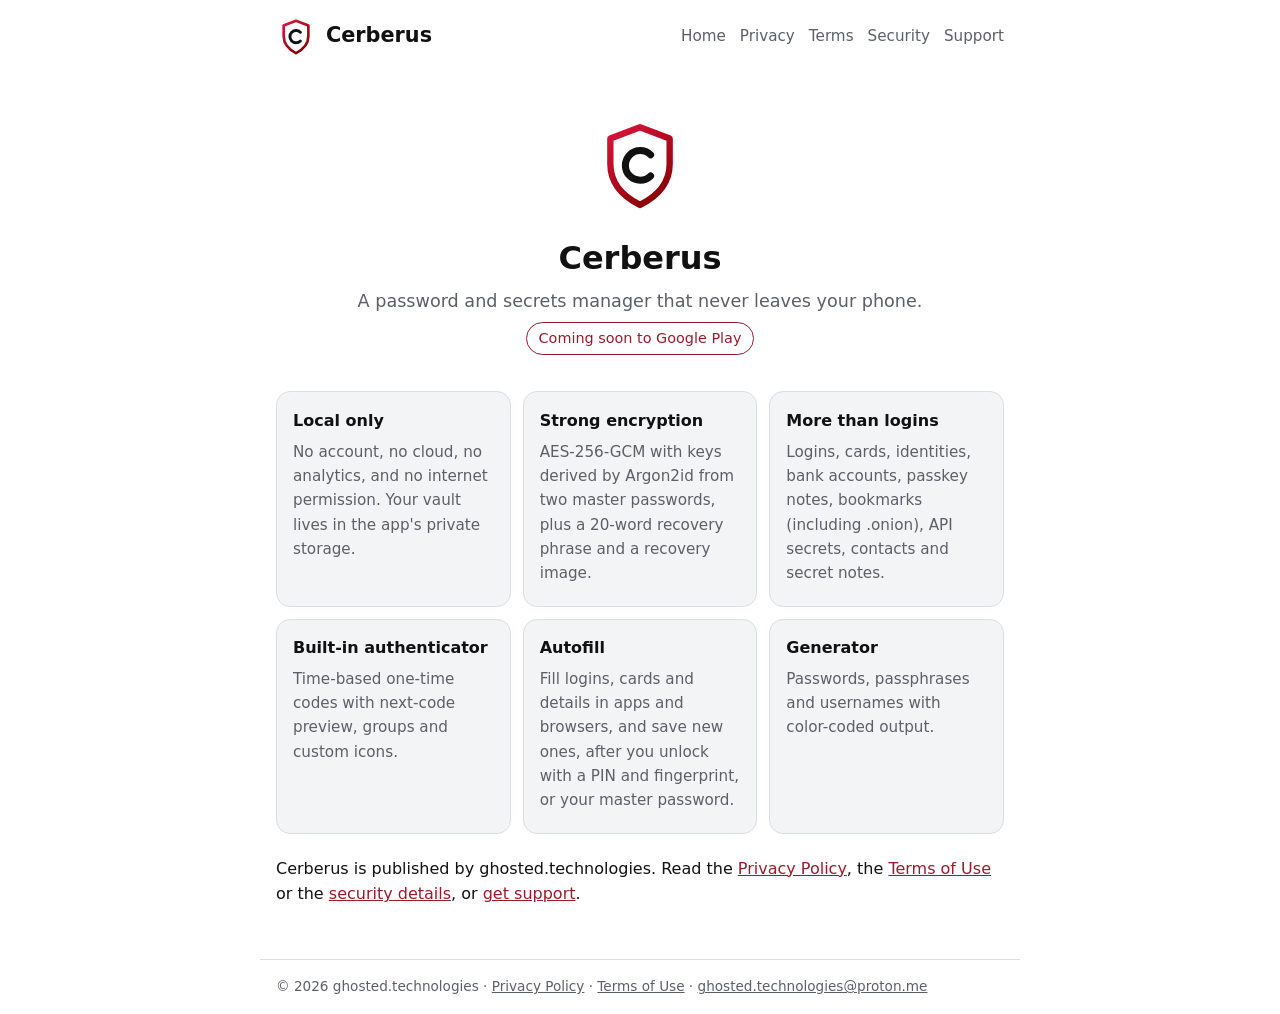
==== index.html @ 95b3a497 "Sync project files via Zip2Git" ====
<!doctype html>
<html lang="en"><head><meta charset="utf-8"><meta name="viewport" content="width=device-width,initial-scale=1">
<title>Cerberus Login Manager - local-only password manager for Android</title><meta name="description" content="Cerberus Login Manager: a local-only password and secrets manager for Android.">
<link rel="icon" type="image/svg+xml" href="favicon.svg"><link rel="stylesheet" href="style.css"></head>
<body><header><a class="brand" href="index.html"><svg class="logo" viewBox="20 20 68 68" xmlns="http://www.w3.org/2000/svg" role="img" aria-label="Cerberus logo"><defs><linearGradient id="g" x1="33" y1="28" x2="75" y2="83" gradientUnits="userSpaceOnUse"><stop offset="0" stop-color="#DC143C"/><stop offset="1" stop-color="#800000"/></linearGradient></defs><path d="M54 28 L75 36 L75 54 C75 68 66 77 54 83 C42 77 33 68 33 54 L33 36 Z" fill="none" stroke="url(#g)" stroke-width="4.5" stroke-linejoin="round"/><path d="M61.5 47.5 A10.5 10.5 0 1 0 61.5 62.5" fill="none" stroke="currentColor" stroke-width="5" stroke-linecap="round"/></svg><span>Cerberus</span></a><nav><a href="index.html">Home</a><a href="privacy.html">Privacy</a><a href="terms.html">Terms</a><a href="security.html">Security</a><a href="support.html">Support</a></nav></header>
<main><div class="hero"><svg class="logo" viewBox="20 20 68 68" xmlns="http://www.w3.org/2000/svg" role="img" aria-label="Cerberus logo"><defs><linearGradient id="g" x1="33" y1="28" x2="75" y2="83" gradientUnits="userSpaceOnUse"><stop offset="0" stop-color="#DC143C"/><stop offset="1" stop-color="#800000"/></linearGradient></defs><path d="M54 28 L75 36 L75 54 C75 68 66 77 54 83 C42 77 33 68 33 54 L33 36 Z" fill="none" stroke="url(#g)" stroke-width="4.5" stroke-linejoin="round"/><path d="M61.5 47.5 A10.5 10.5 0 1 0 61.5 62.5" fill="none" stroke="currentColor" stroke-width="5" stroke-linecap="round"/></svg><h1>Cerberus</h1>
<p class="tag">A password and secrets manager that never leaves your phone.</p>
<p><span class="badge">Coming soon to Google Play</span></p></div>
<div class="grid">
<div class="card"><h3>Local only</h3><p>No account, no cloud, no analytics, and no internet permission. Your vault lives in the app's private storage.</p></div>
<div class="card"><h3>Strong encryption</h3><p>AES-256-GCM with keys derived by Argon2id from two master passwords, plus a 20-word recovery phrase and a recovery image.</p></div>
<div class="card"><h3>More than logins</h3><p>Logins, cards, identities, bank accounts, passkey notes, bookmarks (including .onion), API secrets, contacts and secret notes.</p></div>
<div class="card"><h3>Built-in authenticator</h3><p>Time-based one-time codes with next-code preview, groups and custom icons.</p></div>
<div class="card"><h3>Autofill</h3><p>Fill logins, cards and details in apps and browsers, and save new ones, after you unlock with a PIN and fingerprint, or your master password.</p></div>
<div class="card"><h3>Generator</h3><p>Passwords, passphrases and usernames with color-coded output.</p></div></div>
<p>Cerberus is published by ghosted.technologies. Read the <a href="privacy.html">Privacy Policy</a>, the <a href="terms.html">Terms of Use</a> or the <a href="security.html">security details</a>, or <a href="support.html">get support</a>.</p></main>
<footer>&copy; 2026 ghosted.technologies &middot; <a href="privacy.html">Privacy Policy</a> &middot; <a href="terms.html">Terms of Use</a> &middot; <a href="mailto:ghosted.technologies@proton.me">ghosted.technologies@proton.me</a></footer>
</body></html>
---- style.css ----
*{box-sizing:border-box}
:root{--bg:#0e0f11;--card:#1a1b1e;--fg:#f0f0f0;--mut:#a9adb5;--acc:#e0364a;--line:#2b2d31}
@media (prefers-color-scheme:light){:root{--bg:#fff;--card:#f3f4f6;--fg:#111;--mut:#5b6068;--acc:#9b1b2a;--line:#dadde2}}
body{margin:0;background:var(--bg);color:var(--fg);font:16px/1.6 system-ui,-apple-system,"Segoe UI",Roboto,sans-serif}
header,main,footer{max-width:760px;margin:0 auto;padding:16px}
header{display:flex;align-items:center;gap:12px;flex-wrap:wrap}
header a.brand{display:flex;align-items:center;gap:10px;color:var(--fg);text-decoration:none;font-weight:700;font-size:1.3rem;margin-right:auto}
.logo{width:40px;height:40px;border-radius:10px}
nav a{color:var(--mut);text-decoration:none;margin-left:14px;font-size:.95rem}
nav a:hover{color:var(--acc)}
h1{font-size:2rem;line-height:1.2;margin:.6em 0 .3em}
h2{font-size:1.15rem;margin:1.6em 0 .3em;color:var(--acc)}
p{margin:.4em 0;white-space:pre-line}
a{color:var(--acc)}
.hero{text-align:center;padding:28px 0 8px}
.hero .logo{width:96px;height:96px;border-radius:22px}
.tag{color:var(--mut);font-size:1.1rem}
.grid{display:grid;grid-template-columns:repeat(auto-fit,minmax(220px,1fr));gap:12px;margin:22px 0}
.card{background:var(--card);border:1px solid var(--line);border-radius:14px;padding:14px 16px}
.card h3{margin:.1em 0 .3em;font-size:1rem}
.card p{color:var(--mut);font-size:.95rem}
.badge{display:inline-block;padding:4px 12px;border:1px solid var(--acc);color:var(--acc);border-radius:999px;font-size:.9rem}
footer{color:var(--mut);font-size:.85rem;border-top:1px solid var(--line);margin-top:30px}
footer a{color:var(--mut)}

.logo{color:#111}
@media (prefers-color-scheme:dark){.logo{color:#fff}}
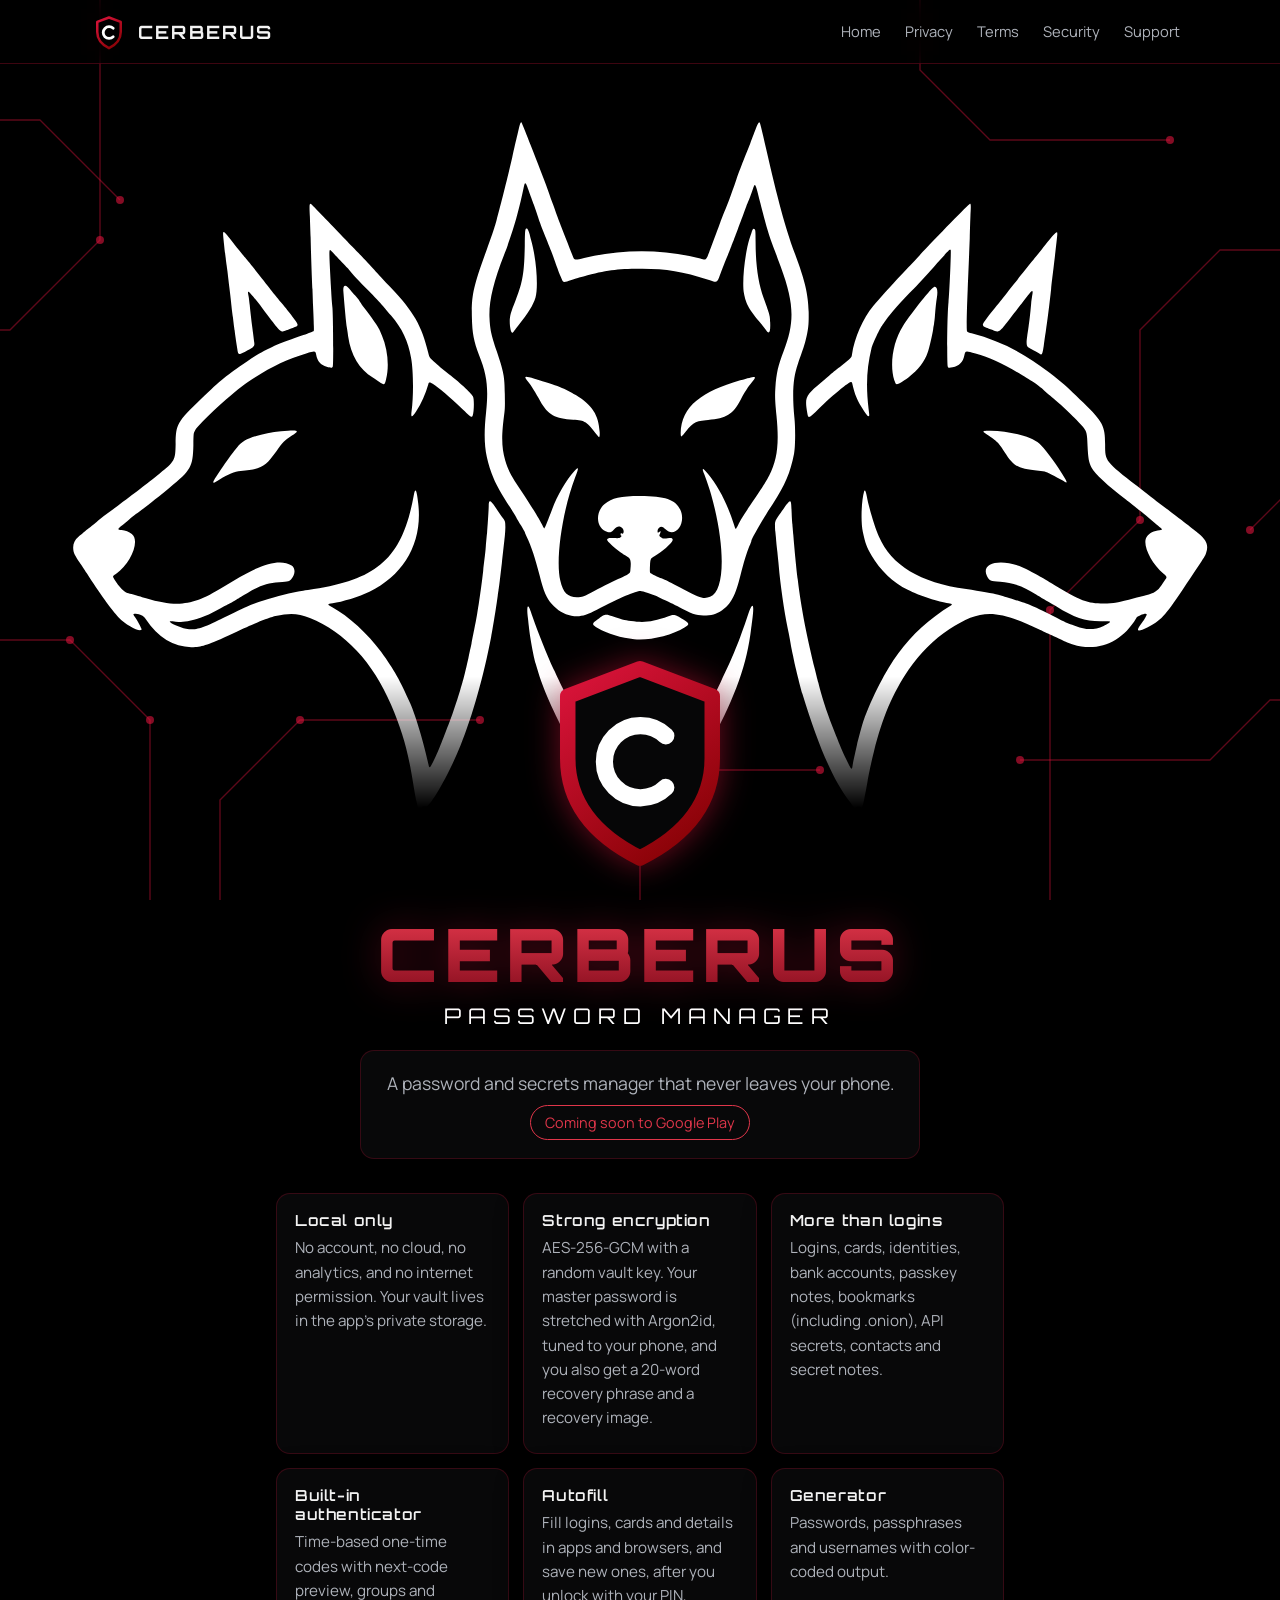
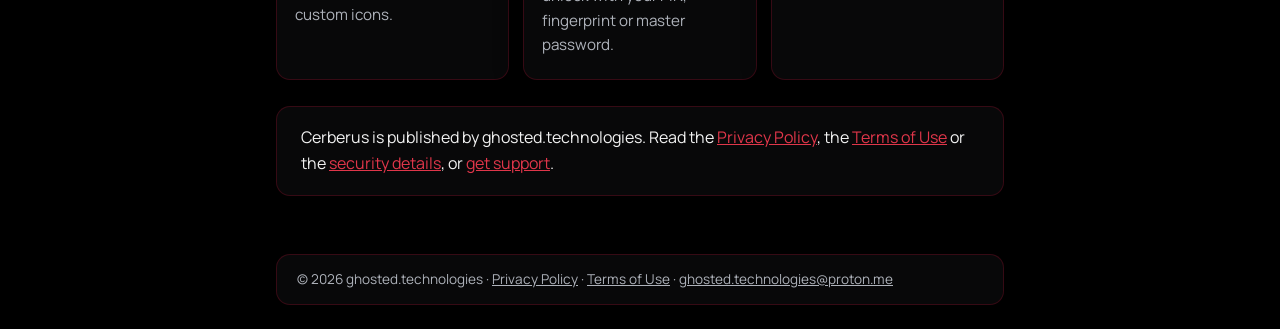
==== commit 4a1e699d: "Sync project files" ====
--- a/index.html
+++ b/index.html
@@ -1,18 +1,20 @@
 <!doctype html>
 <html lang="en"><head><meta charset="utf-8"><meta name="viewport" content="width=device-width,initial-scale=1">
-<title>Cerberus Login Manager - local-only password manager for Android</title><meta name="description" content="Cerberus Login Manager: a local-only password and secrets manager for Android.">
+<title>Cerberus Password Manager - local-only password and secrets vault for Android</title><meta name="description" content="Cerberus: a local-only password manager and secrets vault for Android. No account, no cloud, no internet permission.">
 <link rel="icon" type="image/svg+xml" href="favicon.svg"><link rel="stylesheet" href="style.css"></head>
-<body><header><a class="brand" href="index.html"><svg class="logo" viewBox="20 20 68 68" xmlns="http://www.w3.org/2000/svg" role="img" aria-label="Cerberus logo"><defs><linearGradient id="g" x1="33" y1="28" x2="75" y2="83" gradientUnits="userSpaceOnUse"><stop offset="0" stop-color="#DC143C"/><stop offset="1" stop-color="#800000"/></linearGradient></defs><path d="M54 28 L75 36 L75 54 C75 68 66 77 54 83 C42 77 33 68 33 54 L33 36 Z" fill="none" stroke="url(#g)" stroke-width="4.5" stroke-linejoin="round"/><path d="M61.5 47.5 A10.5 10.5 0 1 0 61.5 62.5" fill="none" stroke="currentColor" stroke-width="5" stroke-linecap="round"/></svg><span>Cerberus</span></a><nav><a href="index.html">Home</a><a href="privacy.html">Privacy</a><a href="terms.html">Terms</a><a href="security.html">Security</a><a href="support.html">Support</a></nav></header>
-<main><div class="hero"><svg class="logo" viewBox="20 20 68 68" xmlns="http://www.w3.org/2000/svg" role="img" aria-label="Cerberus logo"><defs><linearGradient id="g" x1="33" y1="28" x2="75" y2="83" gradientUnits="userSpaceOnUse"><stop offset="0" stop-color="#DC143C"/><stop offset="1" stop-color="#800000"/></linearGradient></defs><path d="M54 28 L75 36 L75 54 C75 68 66 77 54 83 C42 77 33 68 33 54 L33 36 Z" fill="none" stroke="url(#g)" stroke-width="4.5" stroke-linejoin="round"/><path d="M61.5 47.5 A10.5 10.5 0 1 0 61.5 62.5" fill="none" stroke="currentColor" stroke-width="5" stroke-linecap="round"/></svg><h1>Cerberus</h1>
-<p class="tag">A password and secrets manager that never leaves your phone.</p>
-<p><span class="badge">Coming soon to Google Play</span></p></div>
+<body class="home"><header><a class="brand" href="index.html"><svg class="logo" viewBox="20 20 68 68" xmlns="http://www.w3.org/2000/svg" role="img" aria-label="Cerberus logo"><defs><linearGradient id="g" x1="33" y1="28" x2="75" y2="83" gradientUnits="userSpaceOnUse"><stop offset="0" stop-color="#DC143C"/><stop offset="1" stop-color="#800000"/></linearGradient></defs><path d="M54 28 L75 36 L75 54 C75 68 66 77 54 83 C42 77 33 68 33 54 L33 36 Z" fill="none" stroke="url(#g)" stroke-width="4.5" stroke-linejoin="round"/><path d="M61.5 47.5 A10.5 10.5 0 1 0 61.5 62.5" fill="none" stroke="currentColor" stroke-width="5" stroke-linecap="round"/></svg><span>Cerberus</span></a><nav><a href="index.html">Home</a><a href="privacy.html">Privacy</a><a href="terms.html">Terms</a><a href="security.html">Security</a><a href="support.html">Support</a></nav></header>
+<section class="hero"><div class="stage"><div class="art"><img class="dog" src="dog.svg" alt="Cerberus, the three-headed guard dog"><a class="shield" href="#about" aria-label="Scroll down"><svg viewBox="29 24 50 63" xmlns="http://www.w3.org/2000/svg" aria-hidden="true"><defs><linearGradient id="hs" x1="33" y1="28" x2="75" y2="83" gradientUnits="userSpaceOnUse"><stop offset="0" stop-color="#DC143C"/><stop offset="1" stop-color="#800000"/></linearGradient></defs><path d="M54 28 L75 36 L75 54 C75 68 66 77 54 83 C42 77 33 68 33 54 L33 36 Z" fill="#060607" stroke="url(#hs)" stroke-width="4.5" stroke-linejoin="round"/><path d="M61.5 47.5 A10.5 10.5 0 1 0 61.5 62.5" fill="none" stroke="#fff" stroke-width="5" stroke-linecap="round"/></svg></a></div></div></section>
+<main id="about" class="intro-wrap"><div class="intro" style="padding-top:0"><h1 class="wordmark">Cerberus</h1>
+<p class="sub">Password Manager</p>
+<div class="block" style="max-width:560px;margin:18px auto 0"><p class="tag">A password and secrets manager that never leaves your phone.</p>
+<p><span class="badge">Coming soon to Google Play</span></p></div></div>
 <div class="grid">
 <div class="card"><h3>Local only</h3><p>No account, no cloud, no analytics, and no internet permission. Your vault lives in the app's private storage.</p></div>
-<div class="card"><h3>Strong encryption</h3><p>AES-256-GCM with keys derived by Argon2id from two master passwords, plus a 20-word recovery phrase and a recovery image.</p></div>
+<div class="card"><h3>Strong encryption</h3><p>AES-256-GCM with a random vault key. Your master password is stretched with Argon2id, tuned to your phone, and you also get a 20-word recovery phrase and a recovery image.</p></div>
 <div class="card"><h3>More than logins</h3><p>Logins, cards, identities, bank accounts, passkey notes, bookmarks (including .onion), API secrets, contacts and secret notes.</p></div>
 <div class="card"><h3>Built-in authenticator</h3><p>Time-based one-time codes with next-code preview, groups and custom icons.</p></div>
-<div class="card"><h3>Autofill</h3><p>Fill logins, cards and details in apps and browsers, and save new ones, after you unlock with a PIN and fingerprint, or your master password.</p></div>
+<div class="card"><h3>Autofill</h3><p>Fill logins, cards and details in apps and browsers, and save new ones, after you unlock with your PIN, fingerprint or master password.</p></div>
 <div class="card"><h3>Generator</h3><p>Passwords, passphrases and usernames with color-coded output.</p></div></div>
-<p>Cerberus is published by ghosted.technologies. Read the <a href="privacy.html">Privacy Policy</a>, the <a href="terms.html">Terms of Use</a> or the <a href="security.html">security details</a>, or <a href="support.html">get support</a>.</p></main>
+<p class="block">Cerberus is published by ghosted.technologies. Read the <a href="privacy.html">Privacy Policy</a>, the <a href="terms.html">Terms of Use</a> or the <a href="security.html">security details</a>, or <a href="support.html">get support</a>.</p></main>
 <footer>&copy; 2026 ghosted.technologies &middot; <a href="privacy.html">Privacy Policy</a> &middot; <a href="terms.html">Terms of Use</a> &middot; <a href="mailto:ghosted.technologies@proton.me">ghosted.technologies@proton.me</a></footer>
 </body></html>
--- a/style.css
+++ b/style.css
@@ -1,27 +1,51 @@
+@font-face{font-family:Orbitron;src:url(fonts/orbitron.woff2) format("woff2");font-weight:400 900;font-display:swap}
+@font-face{font-family:Manrope;src:url(fonts/manrope.woff2) format("woff2");font-weight:200 800;font-display:swap}
 *{box-sizing:border-box}
-:root{--bg:#0e0f11;--card:#1a1b1e;--fg:#f0f0f0;--mut:#a9adb5;--acc:#e0364a;--line:#2b2d31}
-@media (prefers-color-scheme:light){:root{--bg:#fff;--card:#f3f4f6;--fg:#111;--mut:#5b6068;--acc:#9b1b2a;--line:#dadde2}}
-body{margin:0;background:var(--bg);color:var(--fg);font:16px/1.6 system-ui,-apple-system,"Segoe UI",Roboto,sans-serif}
-header,main,footer{max-width:760px;margin:0 auto;padding:16px}
-header{display:flex;align-items:center;gap:12px;flex-wrap:wrap}
-header a.brand{display:flex;align-items:center;gap:10px;color:var(--fg);text-decoration:none;font-weight:700;font-size:1.3rem;margin-right:auto}
-.logo{width:40px;height:40px;border-radius:10px}
-nav a{color:var(--mut);text-decoration:none;margin-left:14px;font-size:.95rem}
-nav a:hover{color:var(--acc)}
-h1{font-size:2rem;line-height:1.2;margin:.6em 0 .3em}
-h2{font-size:1.15rem;margin:1.6em 0 .3em;color:var(--acc)}
+:root{--bg:#000;--card:rgba(12,12,13,.70);--fg:#f2f2f2;--mut:#aeb2ba;--acc:#e0364a;--red:#DC143C;--line:rgba(220,20,60,.28);--nav:64px}
+html{scroll-behavior:smooth;background:#000}
+body{margin:0;color:var(--fg);font:16px/1.6 Manrope,system-ui,-apple-system,"Segoe UI",Roboto,sans-serif}
+/* fixed background: stays put while the page scrolls */
+body::before{content:"";position:fixed;inset:0;z-index:-1;background:#000 url(bg.svg) center/cover no-repeat;pointer-events:none}
+main{max-width:760px;margin:0 auto;padding:16px}
+/* sticky, semi-transparent navbar */
+header{position:sticky;top:0;z-index:50;height:var(--nav);display:flex;align-items:center;gap:12px;padding:0 max(16px,calc((100% - 1100px)/2));background:rgba(0,0,0,.5);-webkit-backdrop-filter:blur(14px) saturate(1.3);backdrop-filter:blur(14px) saturate(1.3);border-bottom:1px solid var(--line)}
+header a.brand{display:flex;align-items:center;gap:10px;color:var(--fg);text-decoration:none;font:700 1.15rem Orbitron,sans-serif;letter-spacing:.12em;text-transform:uppercase;margin-right:auto}
+.logo{width:38px;height:38px;color:#fff}
+nav{display:flex;gap:4px}
+nav a{color:var(--mut);text-decoration:none;font-size:.92rem;padding:6px 10px;border-radius:8px}
+nav a:hover{color:#fff;background:rgba(220,20,60,.18)}
+h1,h2,.brand{font-family:Orbitron,system-ui,sans-serif}
+h1{font-size:1.7rem;line-height:1.25;margin:.6em 0 .3em;letter-spacing:.02em}
+h2{font-size:1.05rem;margin:1.8em 0 .3em;color:var(--acc);letter-spacing:.04em}
 p{margin:.4em 0;white-space:pre-line}
 a{color:var(--acc)}
-.hero{text-align:center;padding:28px 0 8px}
-.hero .logo{width:96px;height:96px;border-radius:22px}
 .tag{color:var(--mut);font-size:1.1rem}
-.grid{display:grid;grid-template-columns:repeat(auto-fit,minmax(220px,1fr));gap:12px;margin:22px 0}
-.card{background:var(--card);border:1px solid var(--line);border-radius:14px;padding:14px 16px}
-.card h3{margin:.1em 0 .3em;font-size:1rem}
+.grid{display:grid;grid-template-columns:repeat(auto-fit,minmax(220px,1fr));gap:14px;margin:26px 0}
+.card,.block{background:var(--card);border:1px solid rgba(220,20,60,.22);border-radius:14px;-webkit-backdrop-filter:blur(8px);backdrop-filter:blur(8px);box-shadow:0 8px 28px rgba(0,0,0,.35)}
+.card{padding:16px 18px}
+.block{padding:18px 24px;margin:14px 0}
+.block>:first-child{margin-top:0}.block>:last-child{margin-bottom:0}
+.block h1{margin-top:.1em}
+ul,ol{margin:.5em 0;padding-left:1.3em}li{margin:.3em 0}
+code{font-size:.85rem;word-break:break-all;color:#fff}
+.card h3{margin:.1em 0 .35em;font:600 .95rem Orbitron,sans-serif;letter-spacing:.04em}
 .card p{color:var(--mut);font-size:.95rem}
-.badge{display:inline-block;padding:4px 12px;border:1px solid var(--acc);color:var(--acc);border-radius:999px;font-size:.9rem}
-footer{color:var(--mut);font-size:.85rem;border-top:1px solid var(--line);margin-top:30px}
+.badge{display:inline-block;padding:5px 14px;border:1px solid var(--acc);color:var(--acc);border-radius:999px;font-size:.9rem}
+footer{color:var(--mut);font-size:.85rem;width:calc(100% - 32px);max-width:728px;margin:28px auto 24px;padding:14px 20px;background:var(--card);border:1px solid rgba(220,20,60,.22);border-radius:14px;-webkit-backdrop-filter:blur(8px);backdrop-filter:blur(8px)}
 footer a{color:var(--mut)}
 
-.logo{color:#111}
-@media (prefers-color-scheme:dark){.logo{color:#fff}}
+/* landing page */
+.home header{margin-bottom:calc(var(--nav)*-1)}
+.hero{min-height:100vh;min-height:100svh;display:grid;place-items:center;padding:var(--nav) 0 12px}
+.stage{--w:min(96vw,calc((100vh - var(--nav) - 24px)*1.541));--w:min(96vw,calc((100svh - var(--nav) - 24px)*1.541));position:relative;width:var(--w);padding-bottom:calc(var(--w)*.054)}
+.art{position:relative}
+.dog{display:block;width:100%;height:auto;-webkit-mask-image:linear-gradient(#000 82%,transparent);mask-image:linear-gradient(#000 82%,transparent)}
+.shield{position:absolute;left:50%;top:79%;width:max(14%,66px);transform:translateX(-50%);filter:drop-shadow(0 0 16px rgba(220,20,60,.5));animation:bob 3.2s ease-in-out infinite}
+.shield svg{display:block;width:100%;height:auto}
+@keyframes bob{0%,100%{transform:translate(-50%,0)}50%{transform:translate(-50%,7px)}}
+@media (prefers-reduced-motion:reduce){.shield{animation:none}html{scroll-behavior:auto}}
+.intro{text-align:center;padding:36px 16px 8px;max-width:760px;margin:0 auto;scroll-margin-top:var(--nav)}
+.wordmark{font:900 clamp(2.4rem,9vw,4.6rem)/1.05 Orbitron,sans-serif;letter-spacing:.08em;text-transform:uppercase;margin:0;background:linear-gradient(180deg,#e0364a,#8a0f20);-webkit-background-clip:text;background-clip:text;color:transparent;filter:drop-shadow(0 0 18px rgba(220,20,60,.35))}
+.sub{font:400 clamp(.9rem,3.2vw,1.35rem) Orbitron,sans-serif;letter-spacing:.32em;margin:.4em 0 1em;text-transform:uppercase;color:#fff}
+@media (max-aspect-ratio:4/5){.hero{min-height:74vh;min-height:74svh}}
+@media (max-width:560px){header a.brand span{display:none}nav a{padding:6px 7px;font-size:.84rem}}
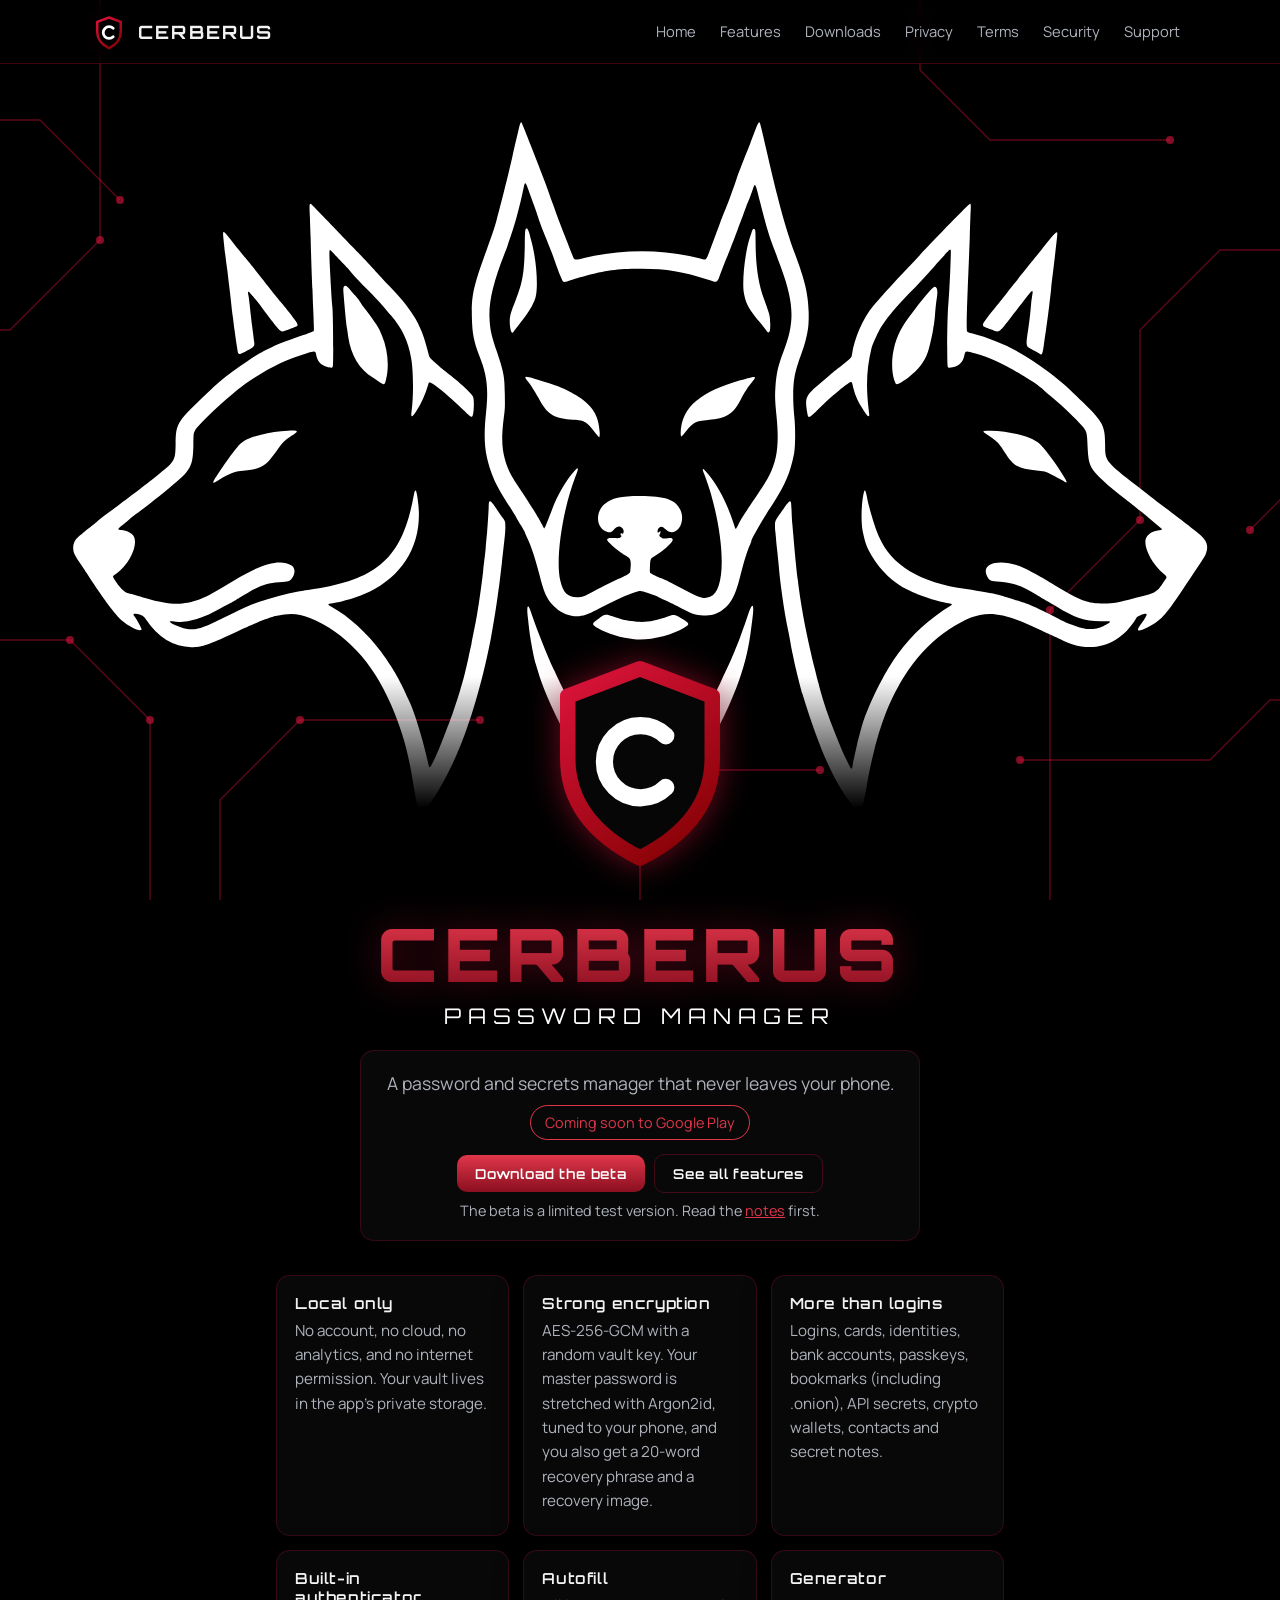
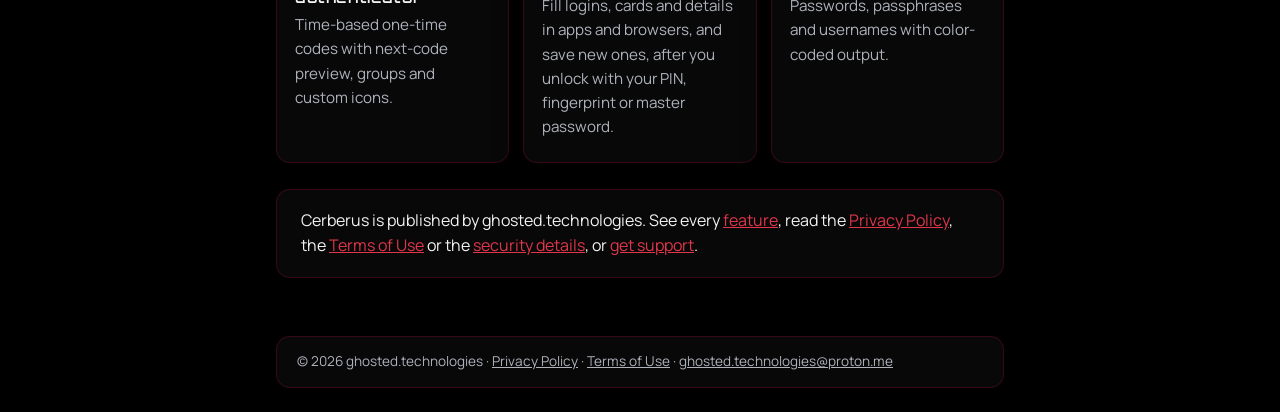
==== commit 92f1489d: "Sync project files via Zip2Git" ====
--- a/index.html
+++ b/index.html
@@ -2,19 +2,19 @@
 <html lang="en"><head><meta charset="utf-8"><meta name="viewport" content="width=device-width,initial-scale=1">
 <title>Cerberus Password Manager - local-only password and secrets vault for Android</title><meta name="description" content="Cerberus: a local-only password manager and secrets vault for Android. No account, no cloud, no internet permission.">
 <link rel="icon" type="image/svg+xml" href="favicon.svg"><link rel="stylesheet" href="style.css"></head>
-<body class="home"><header><a class="brand" href="index.html"><svg class="logo" viewBox="20 20 68 68" xmlns="http://www.w3.org/2000/svg" role="img" aria-label="Cerberus logo"><defs><linearGradient id="g" x1="33" y1="28" x2="75" y2="83" gradientUnits="userSpaceOnUse"><stop offset="0" stop-color="#DC143C"/><stop offset="1" stop-color="#800000"/></linearGradient></defs><path d="M54 28 L75 36 L75 54 C75 68 66 77 54 83 C42 77 33 68 33 54 L33 36 Z" fill="none" stroke="url(#g)" stroke-width="4.5" stroke-linejoin="round"/><path d="M61.5 47.5 A10.5 10.5 0 1 0 61.5 62.5" fill="none" stroke="currentColor" stroke-width="5" stroke-linecap="round"/></svg><span>Cerberus</span></a><nav><a href="index.html">Home</a><a href="privacy.html">Privacy</a><a href="terms.html">Terms</a><a href="security.html">Security</a><a href="support.html">Support</a></nav></header>
+<body class="home"><header><a class="brand" href="index.html"><svg class="logo" viewBox="20 20 68 68" xmlns="http://www.w3.org/2000/svg" role="img" aria-label="Cerberus logo"><defs><linearGradient id="g" x1="33" y1="28" x2="75" y2="83" gradientUnits="userSpaceOnUse"><stop offset="0" stop-color="#DC143C"/><stop offset="1" stop-color="#800000"/></linearGradient></defs><path d="M54 28 L75 36 L75 54 C75 68 66 77 54 83 C42 77 33 68 33 54 L33 36 Z" fill="none" stroke="url(#g)" stroke-width="4.5" stroke-linejoin="round"/><path d="M61.5 47.5 A10.5 10.5 0 1 0 61.5 62.5" fill="none" stroke="currentColor" stroke-width="5" stroke-linecap="round"/></svg><span>Cerberus</span></a><nav><a href="index.html">Home</a><a href="features.html">Features</a><a href="downloads.html">Downloads</a><a href="privacy.html">Privacy</a><a href="terms.html">Terms</a><a href="security.html">Security</a><a href="support.html">Support</a></nav></header>
 <section class="hero"><div class="stage"><div class="art"><img class="dog" src="dog.svg" alt="Cerberus, the three-headed guard dog"><a class="shield" href="#about" aria-label="Scroll down"><svg viewBox="29 24 50 63" xmlns="http://www.w3.org/2000/svg" aria-hidden="true"><defs><linearGradient id="hs" x1="33" y1="28" x2="75" y2="83" gradientUnits="userSpaceOnUse"><stop offset="0" stop-color="#DC143C"/><stop offset="1" stop-color="#800000"/></linearGradient></defs><path d="M54 28 L75 36 L75 54 C75 68 66 77 54 83 C42 77 33 68 33 54 L33 36 Z" fill="#060607" stroke="url(#hs)" stroke-width="4.5" stroke-linejoin="round"/><path d="M61.5 47.5 A10.5 10.5 0 1 0 61.5 62.5" fill="none" stroke="#fff" stroke-width="5" stroke-linecap="round"/></svg></a></div></div></section>
 <main id="about" class="intro-wrap"><div class="intro" style="padding-top:0"><h1 class="wordmark">Cerberus</h1>
 <p class="sub">Password Manager</p>
 <div class="block" style="max-width:560px;margin:18px auto 0"><p class="tag">A password and secrets manager that never leaves your phone.</p>
-<p><span class="badge">Coming soon to Google Play</span></p></div></div>
+<p><span class="badge">Coming soon to Google Play</span></p><p style="margin-top:14px"><a class="btn" href="downloads.html">Download the beta</a> &nbsp; <a class="btn ghost" href="features.html">See all features</a></p><p class="tag" style="font-size:.9rem">The beta is a limited test version. Read the <a href="downloads.html">notes</a> first.</p></div></div>
 <div class="grid">
 <div class="card"><h3>Local only</h3><p>No account, no cloud, no analytics, and no internet permission. Your vault lives in the app's private storage.</p></div>
 <div class="card"><h3>Strong encryption</h3><p>AES-256-GCM with a random vault key. Your master password is stretched with Argon2id, tuned to your phone, and you also get a 20-word recovery phrase and a recovery image.</p></div>
-<div class="card"><h3>More than logins</h3><p>Logins, cards, identities, bank accounts, passkey notes, bookmarks (including .onion), API secrets, contacts and secret notes.</p></div>
+<div class="card"><h3>More than logins</h3><p>Logins, cards, identities, bank accounts, passkeys, bookmarks (including .onion), API secrets, crypto wallets, contacts and secret notes.</p></div>
 <div class="card"><h3>Built-in authenticator</h3><p>Time-based one-time codes with next-code preview, groups and custom icons.</p></div>
 <div class="card"><h3>Autofill</h3><p>Fill logins, cards and details in apps and browsers, and save new ones, after you unlock with your PIN, fingerprint or master password.</p></div>
 <div class="card"><h3>Generator</h3><p>Passwords, passphrases and usernames with color-coded output.</p></div></div>
-<p class="block">Cerberus is published by ghosted.technologies. Read the <a href="privacy.html">Privacy Policy</a>, the <a href="terms.html">Terms of Use</a> or the <a href="security.html">security details</a>, or <a href="support.html">get support</a>.</p></main>
+<p class="block">Cerberus is published by ghosted.technologies. See every <a href="features.html">feature</a>, read the <a href="privacy.html">Privacy Policy</a>, the <a href="terms.html">Terms of Use</a> or the <a href="security.html">security details</a>, or <a href="support.html">get support</a>.</p></main>
 <footer>&copy; 2026 ghosted.technologies &middot; <a href="privacy.html">Privacy Policy</a> &middot; <a href="terms.html">Terms of Use</a> &middot; <a href="mailto:ghosted.technologies@proton.me">ghosted.technologies@proton.me</a></footer>
 </body></html>
--- a/style.css
+++ b/style.css
@@ -49,3 +49,12 @@
 .sub{font:400 clamp(.9rem,3.2vw,1.35rem) Orbitron,sans-serif;letter-spacing:.32em;margin:.4em 0 1em;text-transform:uppercase;color:#fff}
 @media (max-aspect-ratio:4/5){.hero{min-height:74vh;min-height:74svh}}
 @media (max-width:560px){header a.brand span{display:none}nav a{padding:6px 7px;font-size:.84rem}}
+
+.pill{display:inline-block;font:600 .62rem Orbitron,sans-serif;letter-spacing:.08em;padding:2px 7px;border-radius:99px;background:rgba(220,20,60,.2);border:1px solid var(--line);color:#fff;vertical-align:middle;margin-left:4px}
+.btn{display:inline-block;padding:10px 18px;border-radius:10px;background:linear-gradient(180deg,#e0364a,#8a0f20);color:#fff;text-decoration:none;font:600 .85rem Orbitron,sans-serif;letter-spacing:.06em}
+.btn.ghost{background:transparent;border:1px solid var(--line)}
+.block.warn{border-color:#e0a030;box-shadow:0 8px 28px rgba(224,160,48,.18)}
+.block.warn h1{color:#ffc15a}
+h2.gh{margin:1.6em 0 0;text-align:center}
+nav{flex-wrap:wrap;justify-content:flex-end}
+@media (max-width:560px){nav a{padding:5px 6px;font-size:.78rem}}
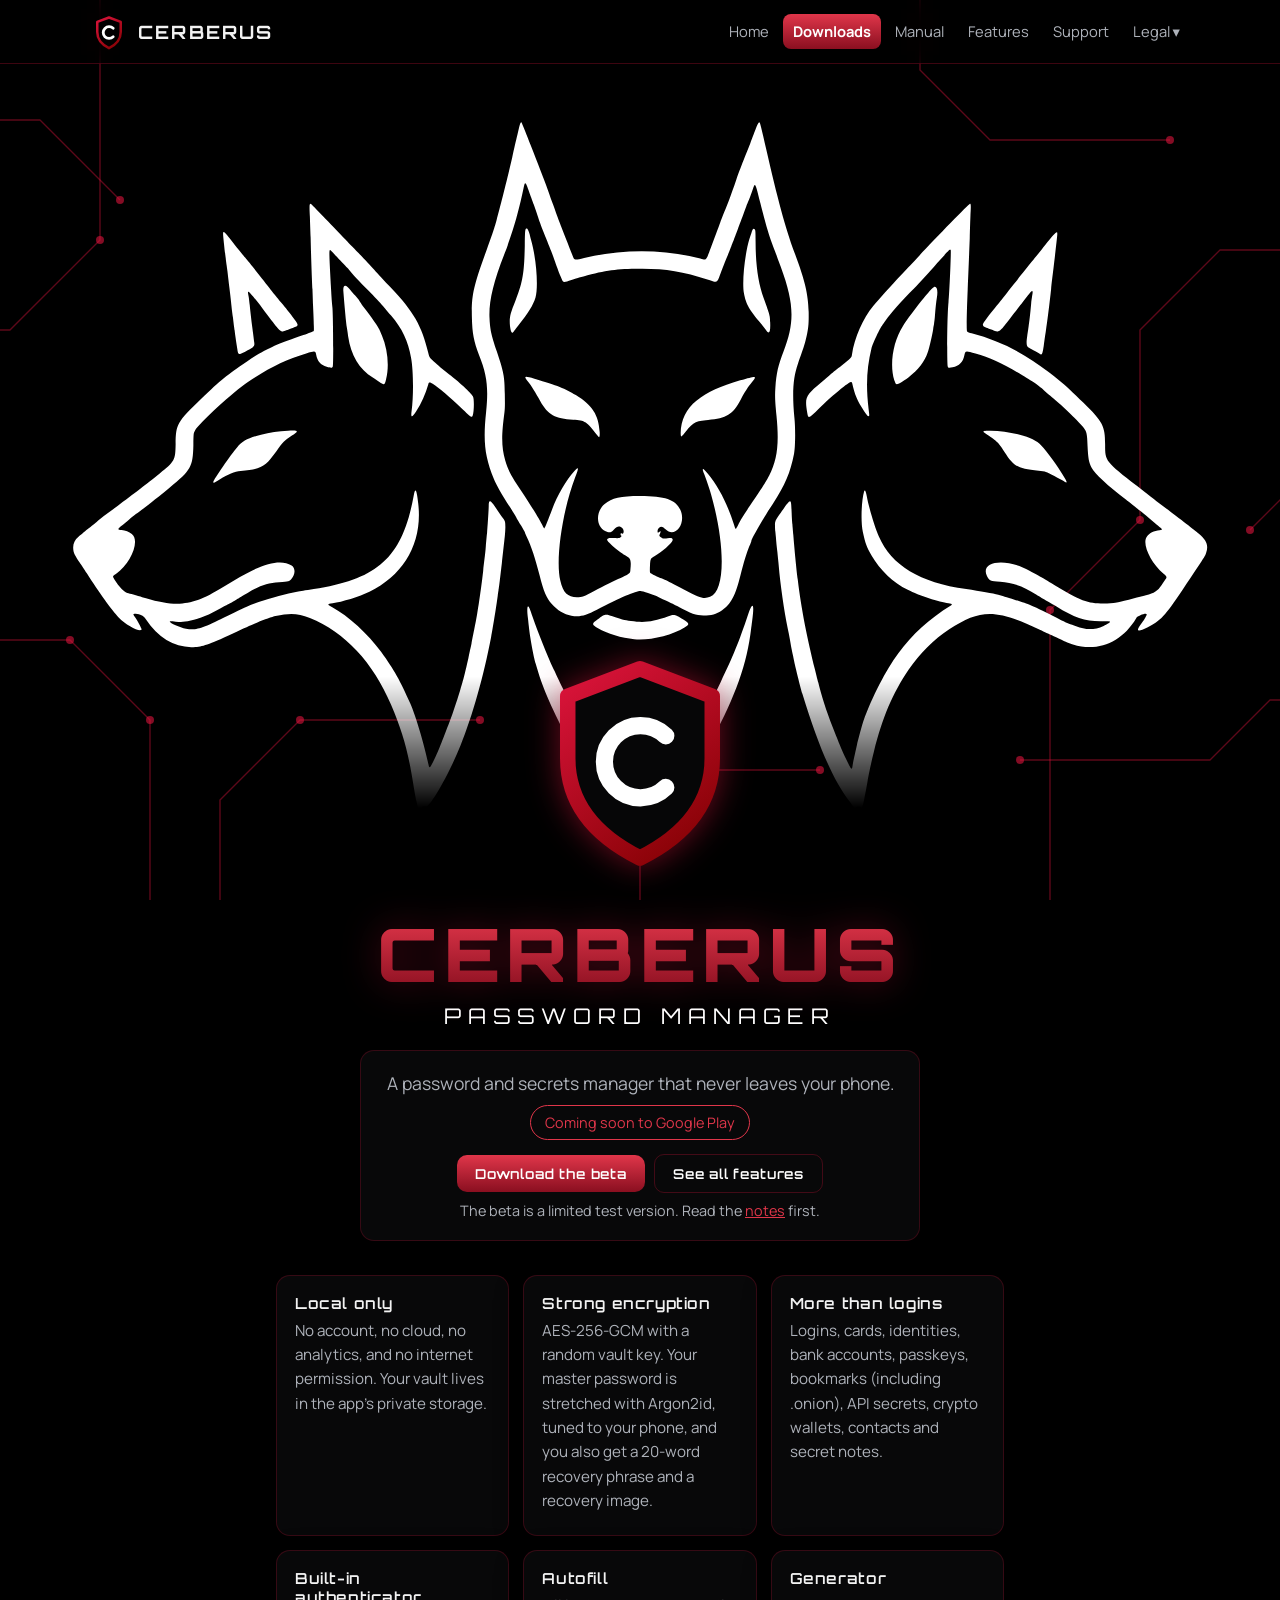
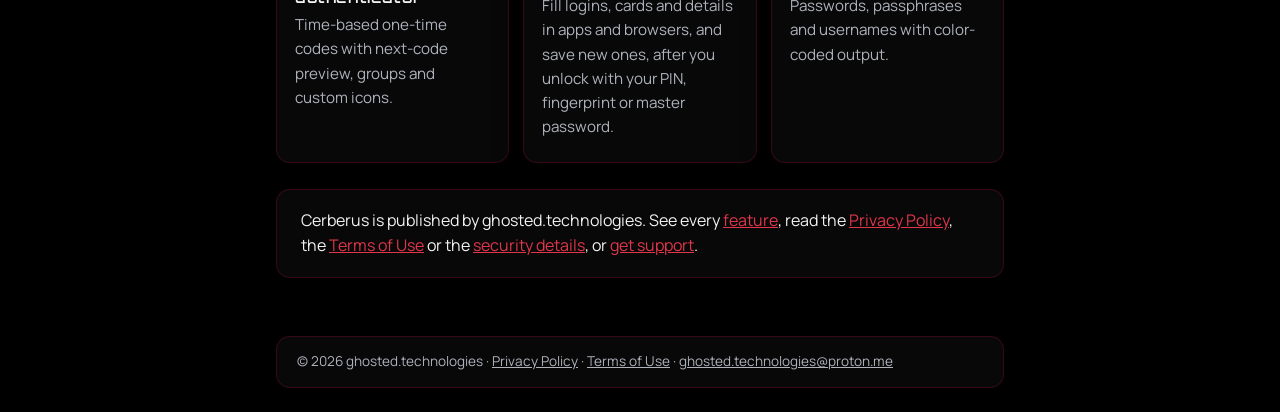
==== commit 330d8da8: "Sync project files via Zip2Git" ====
--- a/index.html
+++ b/index.html
@@ -2,7 +2,7 @@
 <html lang="en"><head><meta charset="utf-8"><meta name="viewport" content="width=device-width,initial-scale=1">
 <title>Cerberus Password Manager - local-only password and secrets vault for Android</title><meta name="description" content="Cerberus: a local-only password manager and secrets vault for Android. No account, no cloud, no internet permission.">
 <link rel="icon" type="image/svg+xml" href="favicon.svg"><link rel="stylesheet" href="style.css"></head>
-<body class="home"><header><a class="brand" href="index.html"><svg class="logo" viewBox="20 20 68 68" xmlns="http://www.w3.org/2000/svg" role="img" aria-label="Cerberus logo"><defs><linearGradient id="g" x1="33" y1="28" x2="75" y2="83" gradientUnits="userSpaceOnUse"><stop offset="0" stop-color="#DC143C"/><stop offset="1" stop-color="#800000"/></linearGradient></defs><path d="M54 28 L75 36 L75 54 C75 68 66 77 54 83 C42 77 33 68 33 54 L33 36 Z" fill="none" stroke="url(#g)" stroke-width="4.5" stroke-linejoin="round"/><path d="M61.5 47.5 A10.5 10.5 0 1 0 61.5 62.5" fill="none" stroke="currentColor" stroke-width="5" stroke-linecap="round"/></svg><span>Cerberus</span></a><nav><a href="index.html">Home</a><a href="features.html">Features</a><a href="downloads.html">Downloads</a><a href="privacy.html">Privacy</a><a href="terms.html">Terms</a><a href="security.html">Security</a><a href="support.html">Support</a></nav></header>
+<body class="home"><header><a class="brand" href="index.html"><svg class="logo" viewBox="20 20 68 68" xmlns="http://www.w3.org/2000/svg" role="img" aria-label="Cerberus logo"><defs><linearGradient id="g" x1="33" y1="28" x2="75" y2="83" gradientUnits="userSpaceOnUse"><stop offset="0" stop-color="#DC143C"/><stop offset="1" stop-color="#800000"/></linearGradient></defs><path d="M54 28 L75 36 L75 54 C75 68 66 77 54 83 C42 77 33 68 33 54 L33 36 Z" fill="none" stroke="url(#g)" stroke-width="4.5" stroke-linejoin="round"/><path d="M61.5 47.5 A10.5 10.5 0 1 0 61.5 62.5" fill="none" stroke="currentColor" stroke-width="5" stroke-linecap="round"/></svg><span>Cerberus</span></a><nav><a href="index.html">Home</a><a class="dl" href="downloads.html">Downloads</a><a href="manual.html">Manual</a><a href="features.html">Features</a><a href="support.html">Support</a><details class="dd"><summary>Legal</summary><div class="menu"><a href="privacy.html">Privacy</a><a href="terms.html">Terms</a><a href="security.html">Security</a></div></details></nav></header>
 <section class="hero"><div class="stage"><div class="art"><img class="dog" src="dog.svg" alt="Cerberus, the three-headed guard dog"><a class="shield" href="#about" aria-label="Scroll down"><svg viewBox="29 24 50 63" xmlns="http://www.w3.org/2000/svg" aria-hidden="true"><defs><linearGradient id="hs" x1="33" y1="28" x2="75" y2="83" gradientUnits="userSpaceOnUse"><stop offset="0" stop-color="#DC143C"/><stop offset="1" stop-color="#800000"/></linearGradient></defs><path d="M54 28 L75 36 L75 54 C75 68 66 77 54 83 C42 77 33 68 33 54 L33 36 Z" fill="#060607" stroke="url(#hs)" stroke-width="4.5" stroke-linejoin="round"/><path d="M61.5 47.5 A10.5 10.5 0 1 0 61.5 62.5" fill="none" stroke="#fff" stroke-width="5" stroke-linecap="round"/></svg></a></div></div></section>
 <main id="about" class="intro-wrap"><div class="intro" style="padding-top:0"><h1 class="wordmark">Cerberus</h1>
 <p class="sub">Password Manager</p>
@@ -17,4 +17,5 @@
 <div class="card"><h3>Generator</h3><p>Passwords, passphrases and usernames with color-coded output.</p></div></div>
 <p class="block">Cerberus is published by ghosted.technologies. See every <a href="features.html">feature</a>, read the <a href="privacy.html">Privacy Policy</a>, the <a href="terms.html">Terms of Use</a> or the <a href="security.html">security details</a>, or <a href="support.html">get support</a>.</p></main>
 <footer>&copy; 2026 ghosted.technologies &middot; <a href="privacy.html">Privacy Policy</a> &middot; <a href="terms.html">Terms of Use</a> &middot; <a href="mailto:ghosted.technologies@proton.me">ghosted.technologies@proton.me</a></footer>
+<script>document.addEventListener("click",function(e){document.querySelectorAll("details.dd[open]").forEach(function(d){if(!d.contains(e.target))d.removeAttribute("open")})})</script>
 </body></html>
--- a/style.css
+++ b/style.css
@@ -58,3 +58,15 @@
 h2.gh{margin:1.6em 0 0;text-align:center}
 nav{flex-wrap:wrap;justify-content:flex-end}
 @media (max-width:560px){nav a{padding:5px 6px;font-size:.78rem}}
+
+nav a.dl{color:#fff;background:linear-gradient(180deg,#e0364a,#8a0f20);font-weight:700}
+nav a.dl:hover{background:linear-gradient(180deg,#f0485c,#a01428)}
+nav{align-items:center}
+details.dd{position:relative}
+details.dd summary{list-style:none;cursor:pointer;color:var(--mut);font-size:.92rem;padding:6px 10px;border-radius:8px;user-select:none}
+details.dd summary::-webkit-details-marker{display:none}
+details.dd summary::after{content:" \25BE"}
+details.dd summary:hover,details.dd[open] summary{color:#fff;background:rgba(220,20,60,.18)}
+details.dd .menu{position:absolute;right:0;top:calc(100% + 6px);min-width:150px;display:flex;flex-direction:column;background:rgba(10,10,11,.96);border:1px solid var(--line);border-radius:10px;padding:6px;box-shadow:0 10px 28px rgba(0,0,0,.5);z-index:60}
+details.dd .menu a{white-space:nowrap}
+@media (max-width:560px){details.dd summary{padding:5px 6px;font-size:.78rem}}
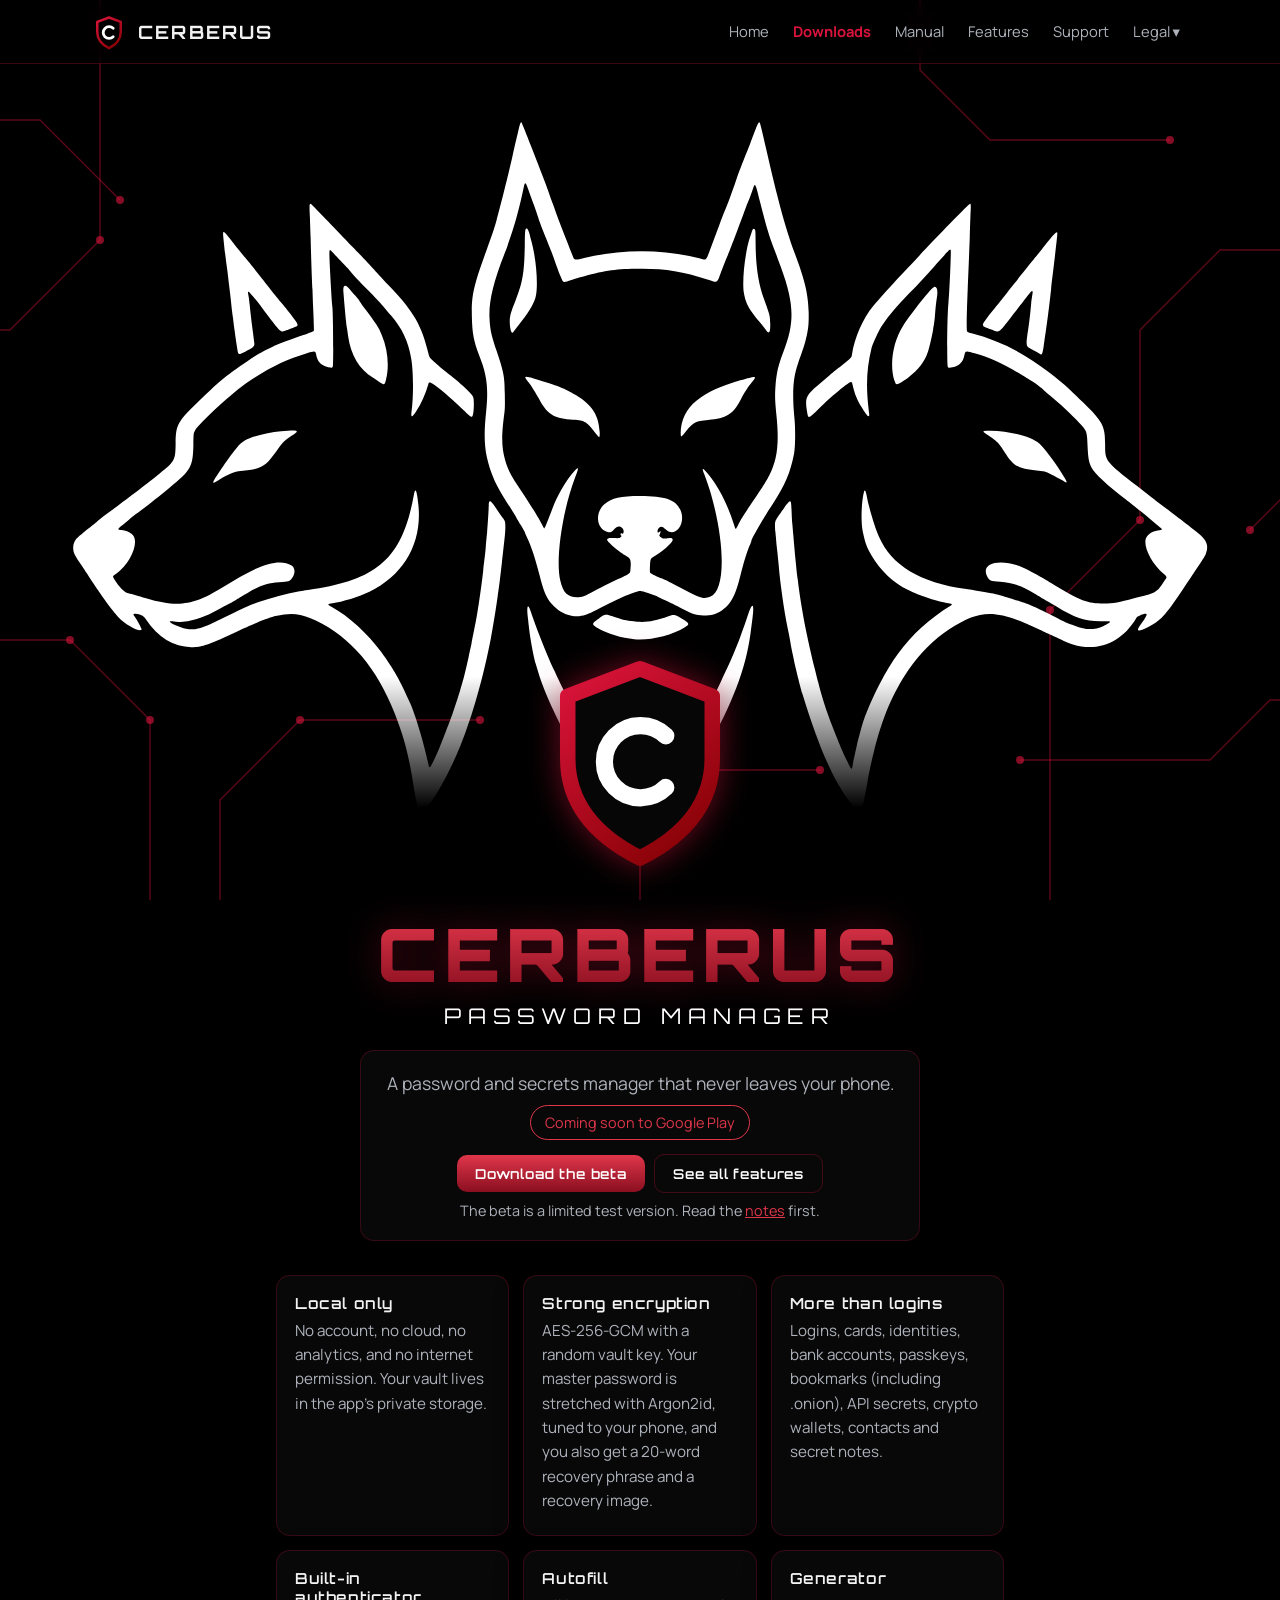
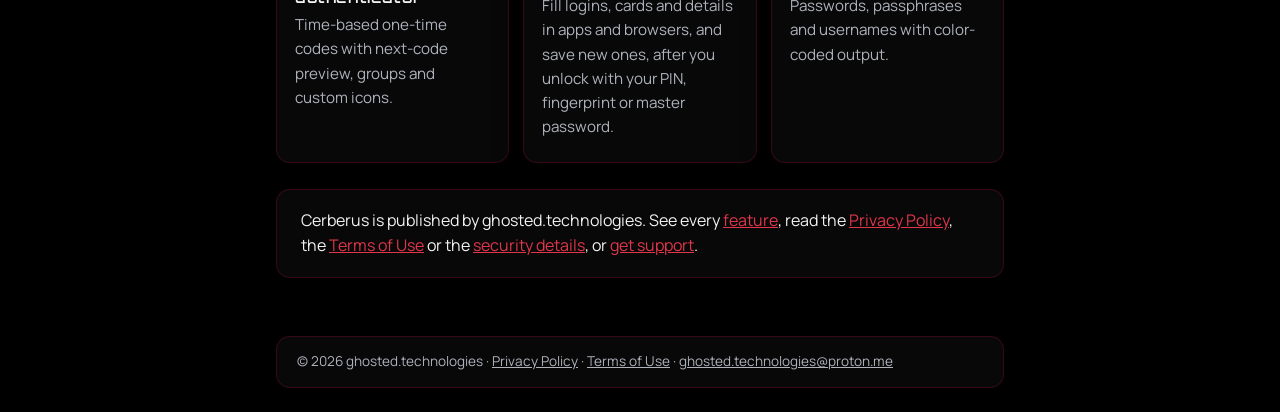
==== commit ab15fdef: "Sync project files" ====
--- a/index.html
+++ b/index.html
@@ -1,7 +1,7 @@
 <!doctype html>
 <html lang="en"><head><meta charset="utf-8"><meta name="viewport" content="width=device-width,initial-scale=1">
 <title>Cerberus Password Manager - local-only password and secrets vault for Android</title><meta name="description" content="Cerberus: a local-only password manager and secrets vault for Android. No account, no cloud, no internet permission.">
-<link rel="icon" type="image/svg+xml" href="favicon.svg"><link rel="stylesheet" href="style.css"></head>
+<link rel="icon" type="image/svg+xml" href="favicon.svg"><link rel="stylesheet" href="style.css?v=24e"></head>
 <body class="home"><header><a class="brand" href="index.html"><svg class="logo" viewBox="20 20 68 68" xmlns="http://www.w3.org/2000/svg" role="img" aria-label="Cerberus logo"><defs><linearGradient id="g" x1="33" y1="28" x2="75" y2="83" gradientUnits="userSpaceOnUse"><stop offset="0" stop-color="#DC143C"/><stop offset="1" stop-color="#800000"/></linearGradient></defs><path d="M54 28 L75 36 L75 54 C75 68 66 77 54 83 C42 77 33 68 33 54 L33 36 Z" fill="none" stroke="url(#g)" stroke-width="4.5" stroke-linejoin="round"/><path d="M61.5 47.5 A10.5 10.5 0 1 0 61.5 62.5" fill="none" stroke="currentColor" stroke-width="5" stroke-linecap="round"/></svg><span>Cerberus</span></a><nav><a href="index.html">Home</a><a class="dl" href="downloads.html">Downloads</a><a href="manual.html">Manual</a><a href="features.html">Features</a><a href="support.html">Support</a><details class="dd"><summary>Legal</summary><div class="menu"><a href="privacy.html">Privacy</a><a href="terms.html">Terms</a><a href="security.html">Security</a></div></details></nav></header>
 <section class="hero"><div class="stage"><div class="art"><img class="dog" src="dog.svg" alt="Cerberus, the three-headed guard dog"><a class="shield" href="#about" aria-label="Scroll down"><svg viewBox="29 24 50 63" xmlns="http://www.w3.org/2000/svg" aria-hidden="true"><defs><linearGradient id="hs" x1="33" y1="28" x2="75" y2="83" gradientUnits="userSpaceOnUse"><stop offset="0" stop-color="#DC143C"/><stop offset="1" stop-color="#800000"/></linearGradient></defs><path d="M54 28 L75 36 L75 54 C75 68 66 77 54 83 C42 77 33 68 33 54 L33 36 Z" fill="#060607" stroke="url(#hs)" stroke-width="4.5" stroke-linejoin="round"/><path d="M61.5 47.5 A10.5 10.5 0 1 0 61.5 62.5" fill="none" stroke="#fff" stroke-width="5" stroke-linecap="round"/></svg></a></div></div></section>
 <main id="about" class="intro-wrap"><div class="intro" style="padding-top:0"><h1 class="wordmark">Cerberus</h1>
--- a/style.css
+++ b/style.css
@@ -59,8 +59,8 @@
 nav{flex-wrap:wrap;justify-content:flex-end}
 @media (max-width:560px){nav a{padding:5px 6px;font-size:.78rem}}
 
-nav a.dl{color:#fff;background:linear-gradient(180deg,#e0364a,#8a0f20);font-weight:700}
-nav a.dl:hover{background:linear-gradient(180deg,#f0485c,#a01428)}
+nav a.dl{color:#DC143C;font-weight:700}
+nav a.dl:hover{color:#ff3b5c;background:rgba(220,20,60,.18)}
 nav{align-items:center}
 details.dd{position:relative}
 details.dd summary{list-style:none;cursor:pointer;color:var(--mut);font-size:.92rem;padding:6px 10px;border-radius:8px;user-select:none}
